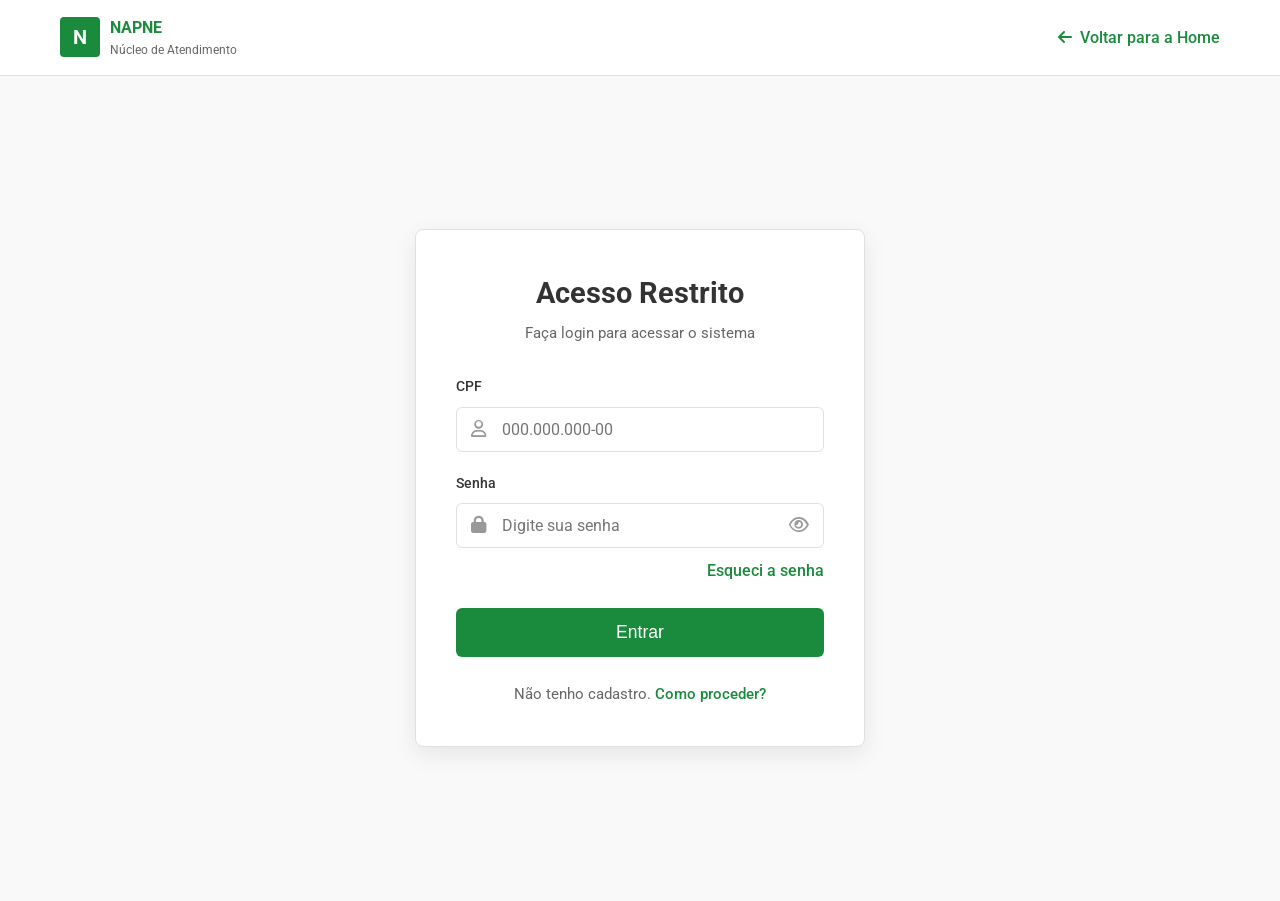
==== login.html @ e03d1bb4 "primeiro" ====
<!DOCTYPE html>
<html lang="pt-BR">
<head>
    <meta charset="UTF-8">
    <meta name="viewport" content="width=device-width, initial-scale=1.0">
    <title>Login - NAPNE</title>
    <link href="https://fonts.googleapis.com/css2?family=Roboto:wght@400;500;700&display=swap" rel="stylesheet">
    <link rel="stylesheet" href="https://cdnjs.cloudflare.com/ajax/libs/font-awesome/6.4.0/css/all.min.css">
    <link rel="stylesheet" href="styles.css">
</head>
<body class="bg-light"> <header class="header">
        <div class="container header-content">
            <div class="logo">
                <div class="logo-icon">N</div>
                <div>
                    <strong>NAPNE</strong>
                    <span>Núcleo de Atendimento</span>
                </div>
            </div>
            
            <a href="index.html" class="back-link">
                <i class="fas fa-arrow-left"></i> Voltar para a Home
            </a>
        </div>
    </header>

    <main class="login-wrapper">
        <div class="login-card">
            <div class="login-header-text">
                <h1>Acesso Restrito</h1>
                <p>Faça login para acessar o sistema</p>
            </div>

            <form action="#" class="login-form">
                <div class="form-group">
                    <label for="cpf">CPF</label>
                    <div class="input-container">
                        <i class="far fa-user input-icon"></i>
                        <input type="text" id="cpf" placeholder="000.000.000-00" required aria-label="Digite seu CPF">
                    </div>
                </div>

                <div class="form-group">
                    <label for="senha">Senha</label>
                    <div class="input-container">
                        <i class="fas fa-lock input-icon"></i>
                        <input type="password" id="senha" placeholder="Digite sua senha" required aria-label="Digite sua senha">
                        <button type="button" class="toggle-password" aria-label="Mostrar senha">
                            <i class="far fa-eye"></i>
                        </button>
                    </div>
                </div>

                <div class="forgot-password">
                    <a href="#">Esqueci a senha</a>
                </div>

                <button type="submit" class="btn btn-primary btn-block">Entrar</button>

                <div class="register-link">
                    <p>Não tenho cadastro. <a href="#">Como proceder?</a></p>
                </div>
            </form>
        </div>
    </main>

</body>
</html>
---- styles.css ----
/* =========================================
   VARIÁVEIS E RESET
   ========================================= */
:root {
    --primary-color: #1a8b3d;
    --primary-hover: #146c2f;
    --text-main: #333333;
    --text-light: #666666;
    --bg-white: #ffffff;
    --bg-light: #f9f9f9;
    --border-color: #e0e0e0;
    --font-family: 'Roboto', sans-serif;
}

* {
    margin: 0;
    padding: 0;
    box-sizing: border-box; /* Garante que os paddings não quebrem o tamanho das caixas */
}

body {
    font-family: var(--font-family);
    color: var(--text-main);
    line-height: 1.6;
    background-color: var(--bg-white);
}

a { text-decoration: none; color: inherit; }
ul { list-style: none; }

.container {
    max-width: 1200px;
    margin: 0 auto;
    padding: 0 20px;
}

.bg-light { background-color: var(--bg-light); }

/* =========================================
   COMPONENTES GLOBAIS (Botões e Cards)
   ========================================= */
.btn {
    display: inline-block;
    padding: 12px 24px;
    border-radius: 6px;
    font-weight: 500;
    cursor: pointer;
    transition: all 0.3s ease;
    text-align: center;
}

.btn-primary { background-color: var(--primary-color); color: var(--bg-white); border: none; }
.btn-primary:hover { background-color: var(--primary-hover); }

.btn-outline { background-color: transparent; color: var(--primary-color); border: 2px solid var(--primary-color); }
.btn-outline:hover { background-color: var(--primary-color); color: var(--bg-white); }

.btn-light { background-color: var(--bg-white); color: var(--primary-color); border: none; }
.btn-light:hover { background-color: var(--bg-light); }

.btn-block { width: 100%; display: block; font-size: 1.1rem; padding: 14px; }

/* Estilo Base para os Cards e Formulários (com padding removido daqui para focar na borda) */
.service-card, .login-card {
    background-color: var(--bg-white);
    border-radius: 8px;
    border: 1px solid var(--border-color);
}

/* Estilo Base para todos os Inputs de formulário */
.form-control, .input-container input {
    width: 100%;
    padding: 12px 15px;
    border: 1px solid var(--border-color);
    border-radius: 6px;
    font-family: var(--font-family);
    font-size: 1rem;
    color: var(--text-main);
    background-color: var(--bg-white);
    outline: none;
    transition: border-color 0.3s, box-shadow 0.3s;
}

.form-control:focus, .input-container input:focus {
    border-color: var(--primary-color);
    box-shadow: 0 0 0 3px rgba(26, 139, 61, 0.1);
}

/* =========================================
   CABEÇALHO (Header)
   ========================================= */
.header { border-bottom: 1px solid var(--border-color); padding: 15px 0; background: var(--bg-white); }
.header-content { display: flex; justify-content: space-between; align-items: center; }

.logo { display: flex; align-items: center; gap: 10px; color: var(--primary-color); }
.logo-icon {
    background-color: var(--primary-color);
    color: var(--bg-white);
    width: 40px; height: 40px;
    display: flex; justify-content: center; align-items: center;
    font-weight: bold; font-size: 20px; border-radius: 4px;
}
.logo span { display: block; font-size: 12px; color: var(--text-light); }

.main-nav ul { display: flex; gap: 30px; }
.main-nav a:hover { color: var(--primary-color); font-weight: 500; }

.header-actions { display: flex; align-items: center; gap: 20px; }
.accessibility-tools { display: flex; gap: 10px; }
.accessibility-tools button {
    background: none; border: 1px solid var(--border-color); border-radius: 50%;
    width: 35px; height: 35px; cursor: pointer; font-size: 14px; color: var(--text-main);
}
.accessibility-tools button:hover { background-color: var(--bg-light); }

.back-link { color: var(--primary-color); font-weight: 500; display: flex; align-items: center; gap: 8px; transition: color 0.3s; }
.back-link:hover { color: var(--primary-hover); }

/* =========================================
   PÁGINA INICIAL (Home)
   ========================================= */
.hero, .about, .cta, .services { text-align: center; }
.hero { padding: 80px 20px; }
.hero h1 { font-size: 2.5rem; color: var(--primary-color); margin-bottom: 15px; line-height: 1.2; }
.hero p { font-size: 1.1rem; color: var(--text-light); margin-bottom: 30px; }

.services { padding: 60px 0; }
.services h2, .about h2 { margin-bottom: 40px; font-size: 1.8rem; }
.services-grid { display: grid; grid-template-columns: repeat(auto-fit, minmax(300px, 1fr)); gap: 30px; }

.service-card { padding: 30px; text-align: left; box-shadow: 0 4px 6px rgba(0,0,0,0.05); transition: transform 0.3s ease; }
.service-card:hover { transform: translateY(-5px); }
.card-icon { background-color: #e8f5e9; color: var(--primary-color); width: 50px; height: 50px; display: flex; align-items: center; justify-content: center; border-radius: 8px; font-size: 24px; margin-bottom: 20px; }
.service-card h3 { margin-bottom: 10px; font-size: 1.2rem; }
.service-card p { color: var(--text-light); font-size: 0.95rem; }

.about { padding: 60px 20px; }
.about-text { max-width: 800px; margin: 0 auto; color: var(--text-light); }
.about-text p { margin-bottom: 15px; }

.cta { background-color: var(--primary-color); color: var(--bg-white); padding: 60px 20px; }
.cta h2 { font-size: 2rem; margin-bottom: 15px; }
.cta p { margin-bottom: 30px; font-size: 1.1rem; max-width: 600px; margin-left: auto; margin-right: auto; }

/* =========================================
   RODAPÉ (Footer)
   ========================================= */
.footer { padding: 60px 0 20px; border-top: 1px solid var(--border-color); }
.footer-grid { display: grid; grid-template-columns: repeat(auto-fit, minmax(250px, 1fr)); gap: 40px; margin-bottom: 40px; }
.footer-col h4 { color: var(--primary-color); margin-bottom: 20px; }
.footer-col ul li { margin-bottom: 10px; color: var(--text-light); display: flex; align-items: center; gap: 10px; font-size: 0.9rem; }
.footer-col ul li i { color: var(--primary-color); }
.compliance-box { margin-top: 15px; padding: 10px; border: 1px solid var(--border-color); border-radius: 4px; font-size: 0.8rem; color: var(--text-light); background: var(--bg-white); }
.footer-bottom { text-align: center; padding-top: 20px; border-top: 1px solid var(--border-color); font-size: 0.85rem; color: var(--text-light); }

/* =========================================
   TELA DE LOGIN
   ========================================= */
.login-wrapper { display: flex; justify-content: center; align-items: center; min-height: calc(100vh - 75px); padding: 40px 20px; }
.login-card { width: 100%; max-width: 450px; padding: 40px; box-shadow: 0 8px 24px rgba(0, 0, 0, 0.08); }

.login-header-text, .form-header { text-align: center; margin-bottom: 30px; }
.login-header-text h1, .form-header h1 { font-size: 1.8rem; color: var(--text-main); margin-bottom: 5px; }
.form-header h1 { font-size: 2rem; color: var(--primary-color); margin-bottom: 10px; }
.login-header-text p, .form-header p { color: var(--text-light); font-size: 0.95rem; }

.form-group { margin-bottom: 20px; }
.form-group label { display: block; margin-bottom: 8px; font-weight: 500; font-size: 0.9rem; color: var(--text-main); }

.input-container { position: relative; display: flex; align-items: center; }
.input-icon { position: absolute; left: 15px; color: #999; font-size: 1.1rem; }
.input-container input { padding-left: 45px; }

.toggle-password { position: absolute; right: 15px; background: none; border: none; color: #999; cursor: pointer; font-size: 1.1rem; }
.toggle-password:hover { color: var(--text-main); }

.forgot-password { text-align: right; margin-bottom: 25px; margin-top: -10px; }
.register-link { text-align: center; margin-top: 25px; font-size: 0.95rem; color: var(--text-light); }

.forgot-password a, .register-link a { color: var(--primary-color); font-weight: 500;}
.forgot-password a:hover, .register-link a:hover { text-decoration: underline; }

/* =========================================
   TELA DE FORMULÁRIO (CORRIGIDA)
   ========================================= */
.form-header { padding: 40px 20px 20px; }
.request-form { max-width: 800px; margin: 0 auto 60px; }

/* O padding: 40px resolve o problema do texto encostando nas bordas! */
.form-section {
    background-color: var(--bg-white);
    border: 1px solid var(--border-color);
    border-radius: 8px;
    padding: 40px; 
    margin-bottom: 30px;
    box-shadow: 0 4px 12px rgba(0, 0, 0, 0.03);
}

.form-section h2 {
    font-size: 1.25rem;
    color: var(--primary-color);
    margin-bottom: 25px;
    padding-bottom: 12px;
    border-bottom: 2px solid #f0f0f0;
}

.form-grid-2 { display: grid; grid-template-columns: 1fr 1fr; gap: 24px; }

textarea.form-control { resize: vertical; min-height: 120px; }
.form-control::placeholder { color: #9ca3af; font-weight: 400; }

.help-text { display: block; font-size: 0.85rem; color: var(--text-light); margin-bottom: 12px; margin-top: -4px; }

.upload-zone {
    border: 2px dashed #cbd5e1;
    border-radius: 12px;
    padding: 40px 20px;
    text-align: center;
    background-color: #f8fafc;
    transition: all 0.3s ease;
}
.upload-zone:hover { background-color: #f0fdf4; border-color: var(--primary-color); }
.upload-label { cursor: pointer; display: flex; flex-direction: column; align-items: center; gap: 12px; color: var(--primary-color); font-weight: 500; }
.upload-label i { font-size: 2.5rem; color: #94a3b8; transition: color 0.3s; }
.upload-zone:hover .upload-label i { color: var(--primary-color); }

.form-actions { display: flex; justify-content: flex-end; gap: 15px; margin-top: 20px; }
.form-actions .btn { display: flex; align-items: center; gap: 8px; padding: 14px 28px; }

/* =========================================
   RESPONSIVIDADE (Mobile)
   ========================================= */
@media (max-width: 768px) {
    .header-content { flex-direction: column; gap: 20px; }
    .main-nav ul { flex-wrap: wrap; justify-content: center; }
}

@media (max-width: 600px) {
    .form-grid-2 { grid-template-columns: 1fr; gap: 0; }
    .form-actions { flex-direction: column; }
    .form-actions .btn { width: 100%; justify-content: center; }
    .form-section { padding: 20px; } /* Ajuste de espaçamento para telas menores */
}

/* =========================================
   MODO ALTO CONTRASTE (ACESSIBILIDADE)
   ========================================= */
body.high-contrast {
    /* Sobrescrevendo as variáveis de cor para o modo escuro/contraste */
    --primary-color: #ffff00; /* Amarelo bem forte para links e destaques */
    --primary-hover: #e6e600;
    --text-main: #ffffff; /* Texto principal branco */
    --text-light: #cccccc; /* Texto secundário cinza claro */
    --bg-white: #000000; /* Fundo principal preto */
    --bg-light: #121212; /* Fundo secundário quase preto */
    --border-color: #ffff00; /* Bordas amarelas para destacar bem os limites */
}

/* Ajustes específicos para garantir que os inputs e cards fiquem bons no contraste */
body.high-contrast input, 
body.high-contrast textarea,
body.high-contrast .upload-zone {
    background-color: #000000;
    color: #ffffff;
    border: 1px solid #ffffff;
}

body.high-contrast .btn-primary {
    background-color: transparent;
    color: var(--primary-color);
    border: 2px solid var(--primary-color);
}

body.high-contrast .btn-primary:hover {
    background-color: var(--primary-color);
    color: #000000;
}
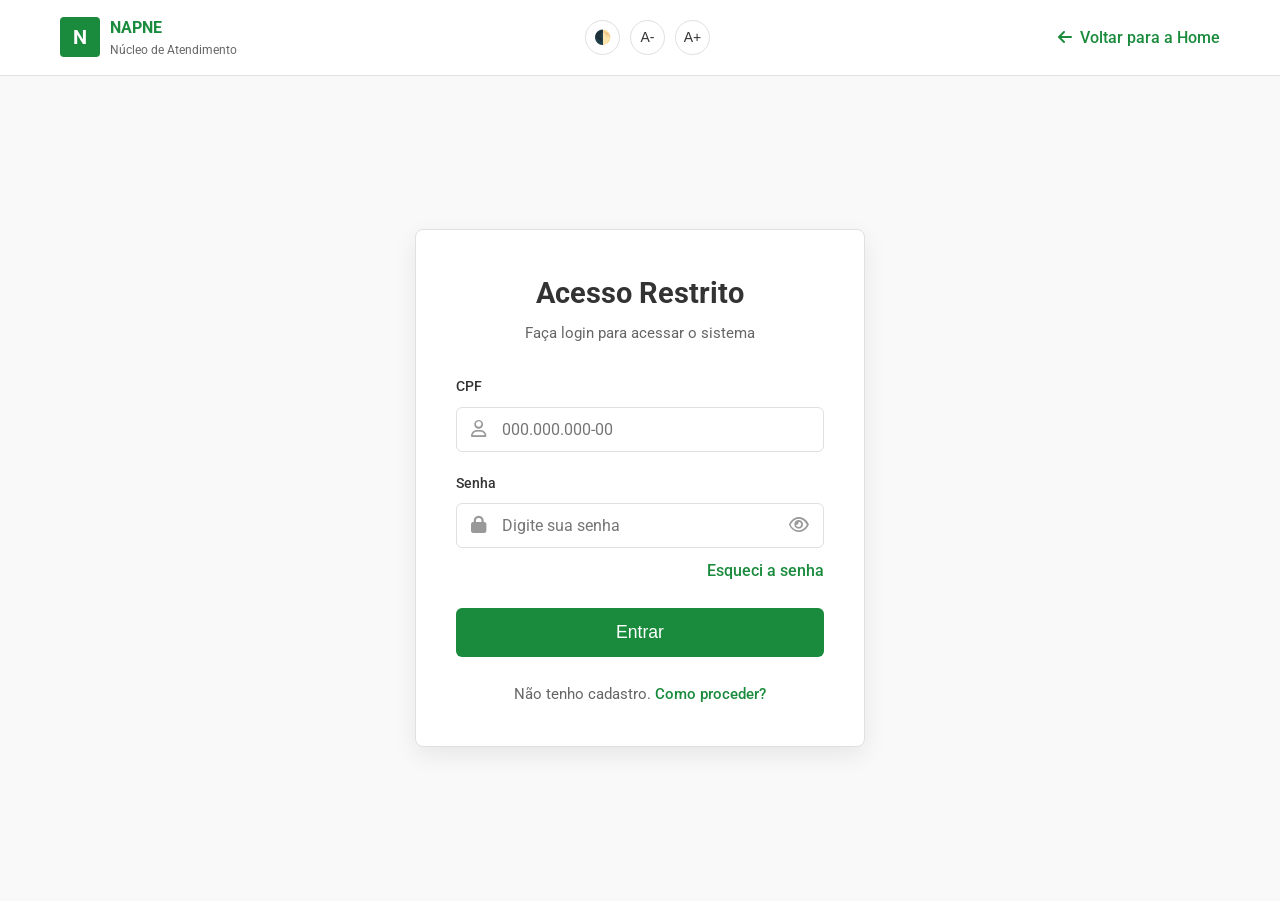
==== commit 85de72a8: "update" ====
--- a/login.html
+++ b/login.html
@@ -1,5 +1,6 @@
 <!DOCTYPE html>
 <html lang="pt-BR">
+
 <head>
     <meta charset="UTF-8">
     <meta name="viewport" content="width=device-width, initial-scale=1.0">
@@ -8,7 +9,9 @@
     <link rel="stylesheet" href="https://cdnjs.cloudflare.com/ajax/libs/font-awesome/6.4.0/css/all.min.css">
     <link rel="stylesheet" href="styles.css">
 </head>
-<body class="bg-light"> <header class="header">
+
+<body class="bg-light">
+    <header class="header">
         <div class="container header-content">
             <div class="logo">
                 <div class="logo-icon">N</div>
@@ -17,7 +20,11 @@
                     <span>Núcleo de Atendimento</span>
                 </div>
             </div>
-            
+            <div class="accessibility-tools" aria-label="Ferramentas de acessibilidade">
+                <button id="btn-contrast" aria-label="Alto Contraste">🌓</button>
+                <button id="btn-decrease" aria-label="Diminuir fonte">A-</button>
+                <button id="btn-increase" aria-label="Aumentar fonte">A+</button>
+            </div>
             <a href="index.html" class="back-link">
                 <i class="fas fa-arrow-left"></i> Voltar para a Home
             </a>
@@ -44,7 +51,8 @@
                     <label for="senha">Senha</label>
                     <div class="input-container">
                         <i class="fas fa-lock input-icon"></i>
-                        <input type="password" id="senha" placeholder="Digite sua senha" required aria-label="Digite sua senha">
+                        <input type="password" id="senha" placeholder="Digite sua senha" required
+                            aria-label="Digite sua senha">
                         <button type="button" class="toggle-password" aria-label="Mostrar senha">
                             <i class="far fa-eye"></i>
                         </button>
@@ -63,6 +71,7 @@
             </form>
         </div>
     </main>
+    <script src="script.js"></script>
+</body>
 
-</body>
 </html>
--- a/styles.css
+++ b/styles.css
@@ -259,6 +259,7 @@
 /* Ajustes específicos para garantir que os inputs e cards fiquem bons no contraste */
 body.high-contrast input, 
 body.high-contrast textarea,
+body.high-contrast select,
 body.high-contrast .upload-zone {
     background-color: #000000;
     color: #ffffff;
